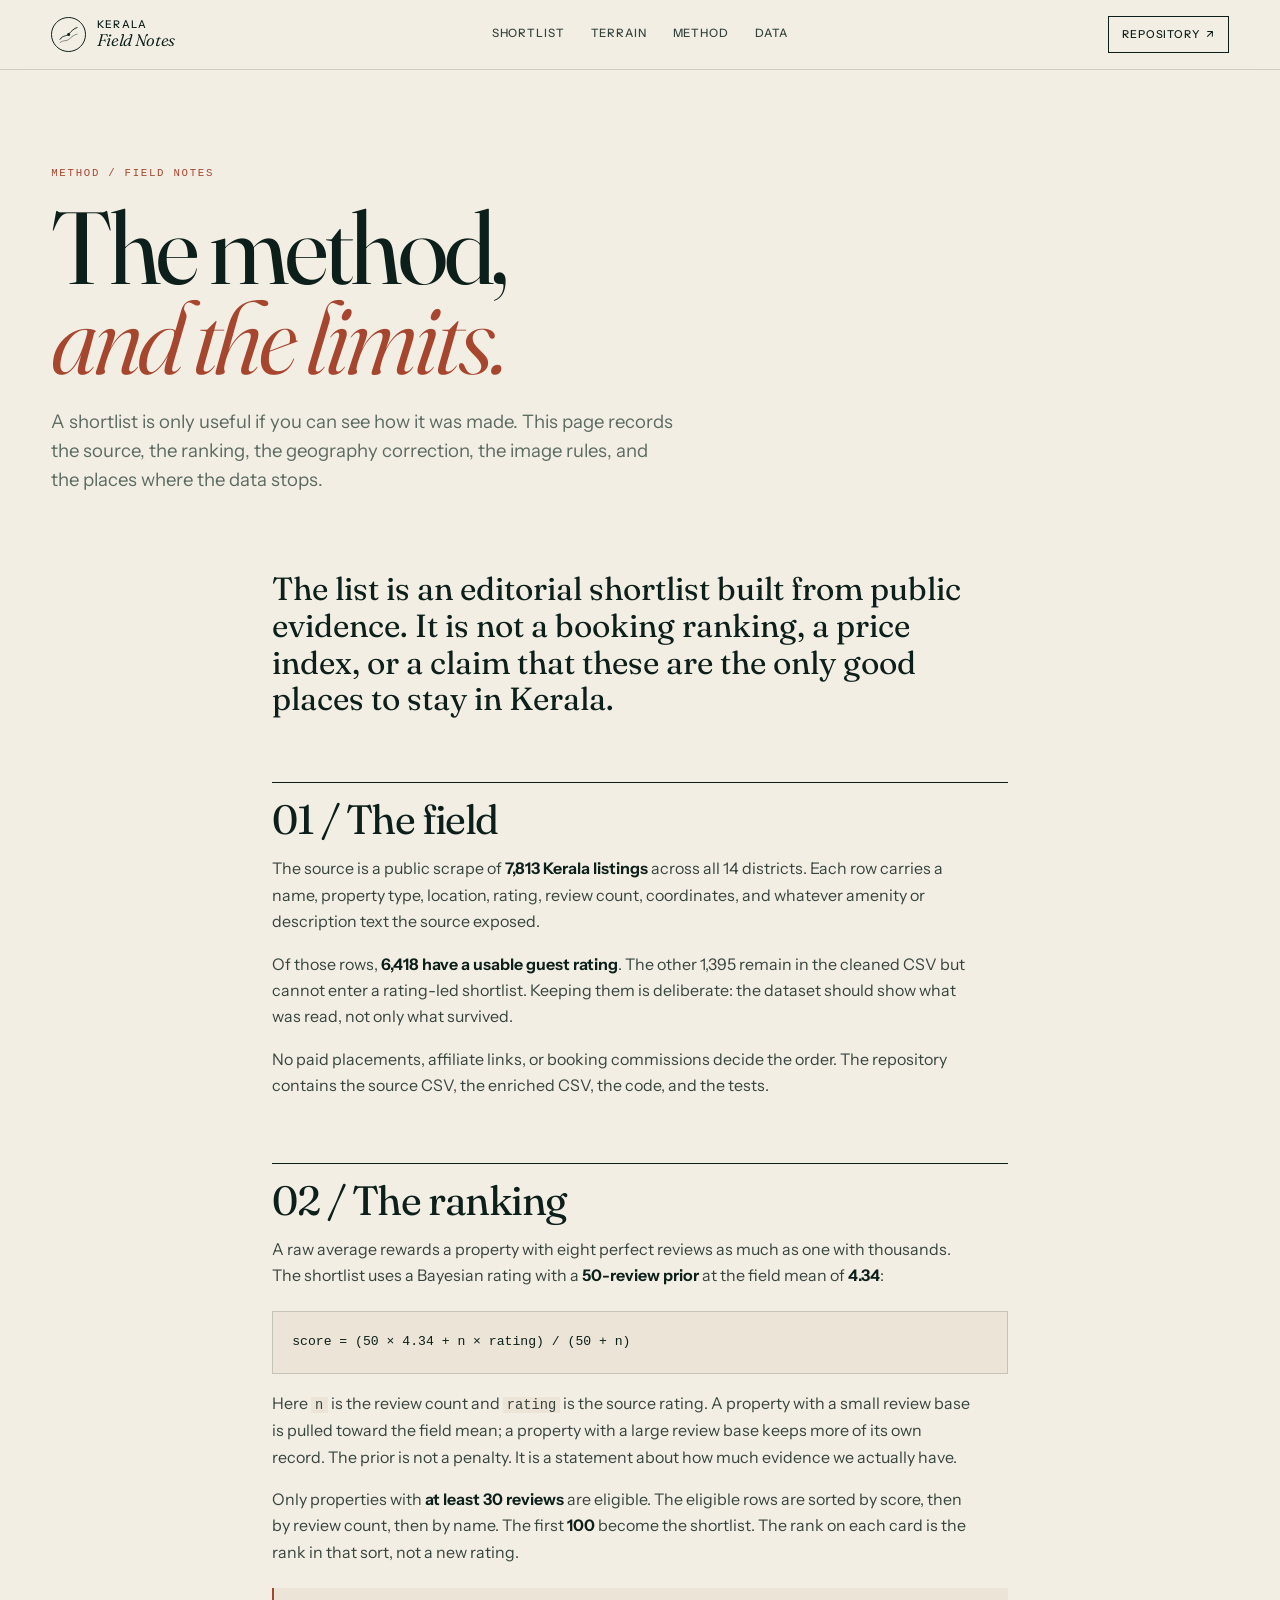
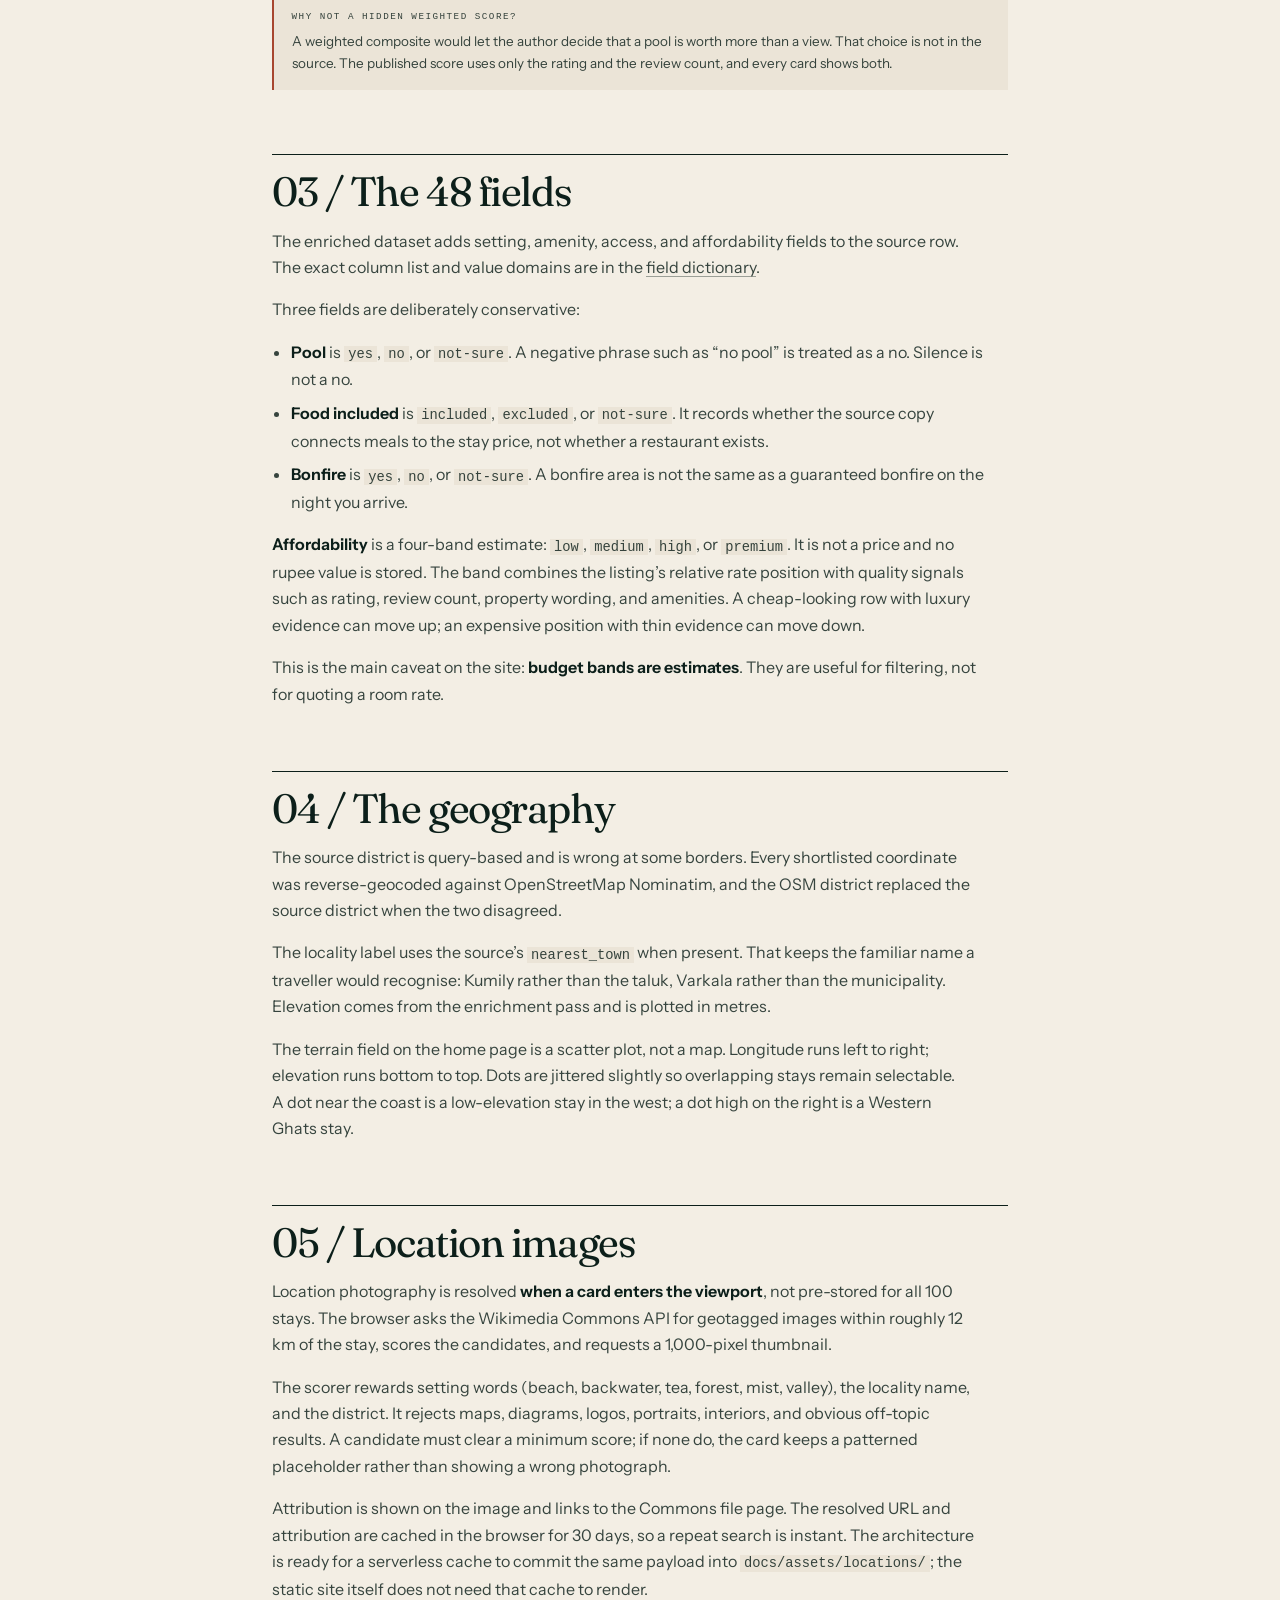
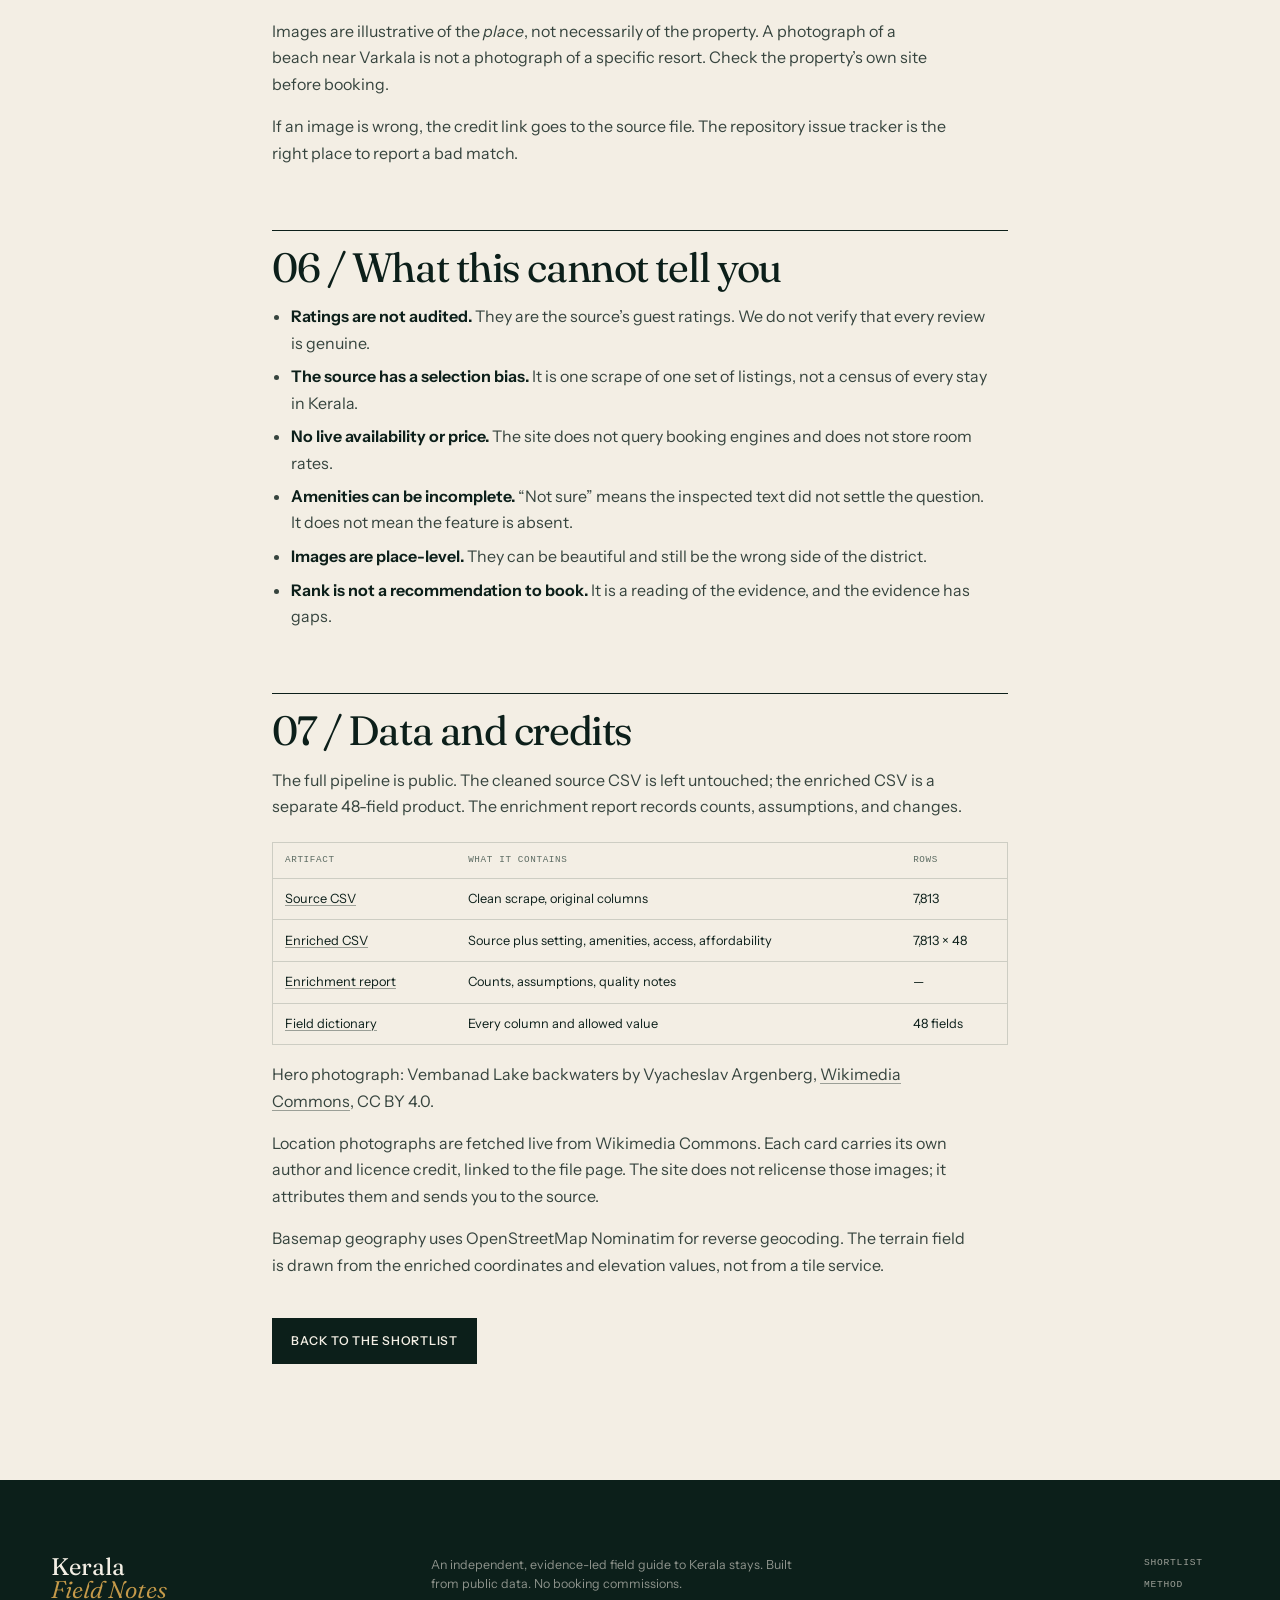
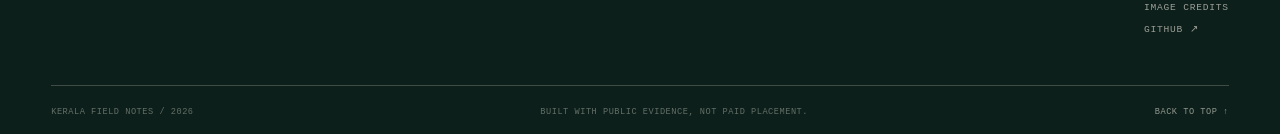
==== docs/method.html @ 5a83fa80 "Add Kerala Field Notes site with live location imagery - Editorial landing page: hero, ranked shortl" ====
<!doctype html>
<html lang="en">
<head>
  <meta charset="utf-8">
  <meta name="viewport" content="width=device-width, initial-scale=1">
  <title>Method — Kerala Field Notes</title>
  <meta name="description" content="How the Kerala Field Notes shortlist is built: 7,813 listings, a Bayesian rating with a 50-review prior, a 30-review floor, corrected geography, and explicit limits.">
  <meta name="theme-color" content="#f3eee4">
  <link rel="icon" href="favicon.svg" type="image/svg+xml">
  <link rel="preconnect" href="https://fonts.googleapis.com">
  <link rel="preconnect" href="https://fonts.gstatic.com" crossorigin>
  <link href="https://fonts.googleapis.com/css2?family=Fraunces:ital,opsz,wght@0,9..144,300..700;1,9..144,300..600&family=Instrument+Sans:ital,wght@0,400..700;1,400..600&display=swap" rel="stylesheet">
  <link rel="stylesheet" href="styles.css">
</head>
<body class="is-inner">
  <a class="skip-link" href="#main">Skip to content</a>

  <header class="site-header" data-header>
    <a class="brand" href="index.html" aria-label="Kerala Field Notes, home">
      <span class="brand-mark" aria-hidden="true">
        <svg viewBox="0 0 34 34" fill="none"><path d="M4 24.5c5.4-7.6 8.7-3.9 13.1-8.4C21.7 11.4 24.8 8 30 6.5" stroke="currentColor" stroke-width="1.4"/><path d="M4 29c6.3-4.8 9.4-1.4 14.1-5.6 4.2-3.7 7.6-6.7 11.9-7.1" stroke="currentColor" stroke-width="1.4" opacity=".5"/><circle cx="17" cy="17" r="2.2" fill="currentColor"/></svg>
      </span>
      <span class="brand-type"><span>Kerala</span><em>Field Notes</em></span>
    </a>
    <nav class="site-nav" aria-label="Primary">
      <a href="index.html#shortlist">Shortlist</a>
      <a href="index.html#terrain">Terrain</a>
      <a href="method.html" aria-current="page">Method</a>
      <a href="index.html#data">Data</a>
    </nav>
    <a class="header-cta" href="https://github.com/nabeelmusthafawork/kerala-resorts-scraper" target="_blank" rel="noopener">Repository <span aria-hidden="true">↗</span></a>
  </header>

  <main id="main">
    <header class="page-hero">
      <p class="section-label">Method / field notes</p>
      <h1>The method, <em>and the limits.</em></h1>
      <p class="page-dek">A shortlist is only useful if you can see how it was made. This page records the source, the ranking, the geography correction, the image rules, and the places where the data stops.</p>
    </header>

    <div class="prose-wrap">
      <article class="prose">
        <p class="lede">The list is an editorial shortlist built from public evidence. It is not a booking ranking, a price index, or a claim that these are the only good places to stay in Kerala.</p>

        <h2 id="field">01 / The field</h2>
        <p>The source is a public scrape of <strong>7,813 Kerala listings</strong> across all 14 districts. Each row carries a name, property type, location, rating, review count, coordinates, and whatever amenity or description text the source exposed.</p>
        <p>Of those rows, <strong>6,418 have a usable guest rating</strong>. The other 1,395 remain in the cleaned CSV but cannot enter a rating-led shortlist. Keeping them is deliberate: the dataset should show what was read, not only what survived.</p>
        <p>No paid placements, affiliate links, or booking commissions decide the order. The repository contains the source CSV, the enriched CSV, the code, and the tests.</p>

        <h2 id="ranking">02 / The ranking</h2>
        <p>A raw average rewards a property with eight perfect reviews as much as one with thousands. The shortlist uses a Bayesian rating with a <strong>50-review prior</strong> at the field mean of <strong>4.34</strong>:</p>
        <div class="formula" role="img" aria-label="Score equals fifty times four point three four, plus review count times rating, divided by fifty plus review count.">
          score = (50 × 4.34 + n × rating) / (50 + n)
        </div>
        <p>Here <code>n</code> is the review count and <code>rating</code> is the source rating. A property with a small review base is pulled toward the field mean; a property with a large review base keeps more of its own record. The prior is not a penalty. It is a statement about how much evidence we actually have.</p>
        <p>Only properties with <strong>at least 30 reviews</strong> are eligible. The eligible rows are sorted by score, then by review count, then by name. The first <strong>100</strong> become the shortlist. The rank on each card is the rank in that sort, not a new rating.</p>
        <div class="aside-note">
          <p class="section-label">Why not a hidden weighted score?</p>
          <p>A weighted composite would let the author decide that a pool is worth more than a view. That choice is not in the source. The published score uses only the rating and the review count, and every card shows both.</p>
        </div>

        <h2 id="enrichment">03 / The 48 fields</h2>
        <p>The enriched dataset adds setting, amenity, access, and affordability fields to the source row. The exact column list and value domains are in the <a href="https://github.com/nabeelmusthafawork/kerala-resorts-scraper/blob/master/output/ENRICHMENT_FIELDS.md" target="_blank" rel="noopener">field dictionary</a>.</p>
        <p>Three fields are deliberately conservative:</p>
        <ul>
          <li><strong>Pool</strong> is <code>yes</code>, <code>no</code>, or <code>not-sure</code>. A negative phrase such as “no pool” is treated as a no. Silence is not a no.</li>
          <li><strong>Food included</strong> is <code>included</code>, <code>excluded</code>, or <code>not-sure</code>. It records whether the source copy connects meals to the stay price, not whether a restaurant exists.</li>
          <li><strong>Bonfire</strong> is <code>yes</code>, <code>no</code>, or <code>not-sure</code>. A bonfire area is not the same as a guaranteed bonfire on the night you arrive.</li>
        </ul>
        <p><strong>Affordability</strong> is a four-band estimate: <code>low</code>, <code>medium</code>, <code>high</code>, or <code>premium</code>. It is not a price and no rupee value is stored. The band combines the listing’s relative rate position with quality signals such as rating, review count, property wording, and amenities. A cheap-looking row with luxury evidence can move up; an expensive position with thin evidence can move down.</p>
        <p>This is the main caveat on the site: <strong>budget bands are estimates</strong>. They are useful for filtering, not for quoting a room rate.</p>

        <h2 id="geography">04 / The geography</h2>
        <p>The source district is query-based and is wrong at some borders. Every shortlisted coordinate was reverse-geocoded against OpenStreetMap Nominatim, and the OSM district replaced the source district when the two disagreed.</p>
        <p>The locality label uses the source’s <code>nearest_town</code> when present. That keeps the familiar name a traveller would recognise: Kumily rather than the taluk, Varkala rather than the municipality. Elevation comes from the enrichment pass and is plotted in metres.</p>
        <p>The terrain field on the home page is a scatter plot, not a map. Longitude runs left to right; elevation runs bottom to top. Dots are jittered slightly so overlapping stays remain selectable. A dot near the coast is a low-elevation stay in the west; a dot high on the right is a Western Ghats stay.</p>

        <h2 id="images">05 / Location images</h2>
        <p>Location photography is resolved <strong>when a card enters the viewport</strong>, not pre-stored for all 100 stays. The browser asks the Wikimedia Commons API for geotagged images within roughly 12 km of the stay, scores the candidates, and requests a 1,000-pixel thumbnail.</p>
        <p>The scorer rewards setting words (beach, backwater, tea, forest, mist, valley), the locality name, and the district. It rejects maps, diagrams, logos, portraits, interiors, and obvious off-topic results. A candidate must clear a minimum score; if none do, the card keeps a patterned placeholder rather than showing a wrong photograph.</p>
        <p>Attribution is shown on the image and links to the Commons file page. The resolved URL and attribution are cached in the browser for 30 days, so a repeat search is instant. The architecture is ready for a serverless cache to commit the same payload into <code>docs/assets/locations/</code>; the static site itself does not need that cache to render.</p>
        <p>Images are illustrative of the <em>place</em>, not necessarily of the property. A photograph of a beach near Varkala is not a photograph of a specific resort. Check the property’s own site before booking.</p>
        <p>If an image is wrong, the credit link goes to the source file. The repository issue tracker is the right place to report a bad match.</p>

        <h2 id="limits">06 / What this cannot tell you</h2>
        <ul>
          <li><strong>Ratings are not audited.</strong> They are the source’s guest ratings. We do not verify that every review is genuine.</li>
          <li><strong>The source has a selection bias.</strong> It is one scrape of one set of listings, not a census of every stay in Kerala.</li>
          <li><strong>No live availability or price.</strong> The site does not query booking engines and does not store room rates.</li>
          <li><strong>Amenities can be incomplete.</strong> “Not sure” means the inspected text did not settle the question. It does not mean the feature is absent.</li>
          <li><strong>Images are place-level.</strong> They can be beautiful and still be the wrong side of the district.</li>
          <li><strong>Rank is not a recommendation to book.</strong> It is a reading of the evidence, and the evidence has gaps.</li>
        </ul>

        <h2 id="credits">07 / Data and credits</h2>
        <p>The full pipeline is public. The cleaned source CSV is left untouched; the enriched CSV is a separate 48-field product. The enrichment report records counts, assumptions, and changes.</p>
        <div class="table-wrap">
          <table>
            <thead>
              <tr><th>Artifact</th><th>What it contains</th><th>Rows</th></tr>
            </thead>
            <tbody>
              <tr><td><a href="https://github.com/nabeelmusthafawork/kerala-resorts-scraper/blob/master/output/kerala_resorts.csv" target="_blank" rel="noopener">Source CSV</a></td><td>Clean scrape, original columns</td><td>7,813</td></tr>
              <tr><td><a href="https://github.com/nabeelmusthafawork/kerala-resorts-scraper/blob/master/output/kerala_resorts_enriched.csv" target="_blank" rel="noopener">Enriched CSV</a></td><td>Source plus setting, amenities, access, affordability</td><td>7,813 × 48</td></tr>
              <tr><td><a href="https://github.com/nabeelmusthafawork/kerala-resorts-scraper/blob/master/output/ENRICHMENT_REPORT.md" target="_blank" rel="noopener">Enrichment report</a></td><td>Counts, assumptions, quality notes</td><td>—</td></tr>
              <tr><td><a href="https://github.com/nabeelmusthafawork/kerala-resorts-scraper/blob/master/output/ENRICHMENT_FIELDS.md" target="_blank" rel="noopener">Field dictionary</a></td><td>Every column and allowed value</td><td>48 fields</td></tr>
            </tbody>
          </table>
        </div>
        <p>Hero photograph: Vembanad Lake backwaters by Vyacheslav Argenberg, <a href="https://commons.wikimedia.org/wiki/File:Kerala_backwaters,_Vembanad_Lake,_Houseboats,_India.jpg" target="_blank" rel="noopener">Wikimedia Commons</a>, CC BY 4.0.</p>
        <p>Location photographs are fetched live from Wikimedia Commons. Each card carries its own author and licence credit, linked to the file page. The site does not relicense those images; it attributes them and sends you to the source.</p>
        <p>Basemap geography uses OpenStreetMap Nominatim for reverse geocoding. The terrain field is drawn from the enriched coordinates and elevation values, not from a tile service.</p>

        <p style="margin-top:2.5rem"><a class="button button--ink" href="index.html#shortlist">Back to the shortlist</a></p>
      </article>
    </div>
  </main>

  <footer class="site-footer">
    <div class="footer-top">
      <a class="footer-brand" href="index.html" aria-label="Kerala Field Notes, home">
        <span>Kerala</span><em>Field Notes</em>
      </a>
      <p class="footer-note">An independent, evidence-led field guide to Kerala stays. Built from public data. No booking commissions.</p>
      <nav class="footer-nav" aria-label="Footer">
        <a href="index.html#shortlist">Shortlist</a>
        <a href="method.html">Method</a>
        <a href="method.html#credits">Image credits</a>
        <a href="https://github.com/nabeelmusthafawork/kerala-resorts-scraper" target="_blank" rel="noopener">GitHub ↗</a>
      </nav>
    </div>
    <div class="footer-bottom">
      <span>Kerala Field Notes / 2026</span>
      <span>Built with public evidence, not paid placement.</span>
      <a href="#main">Back to top ↑</a>
    </div>
  </footer>
</body>
</html>
---- docs/styles.css ----
/* Kerala Field Notes
   An editorial atlas, not a booking grid. */

:root {
  --paper: #f3eee4;
  --paper-2: #ebe4d7;
  --paper-3: #e2d9c9;
  --ink: #0c1f1a;
  --ink-2: #17342c;
  --muted: #5c6b62;
  --line: rgba(12, 31, 26, 0.16);
  --line-light: rgba(243, 238, 228, 0.22);
  --paper-ink: #f3eee4;
  --accent: #a7462f;
  --accent-soft: #ead8cf;
  --gold: #c59a4a;
  --teal: #176d64;
  --green: #2f6a4e;
  --focus: #1d6f8f;
  --max: 1480px;
  --gutter: clamp(1rem, 4vw, 4.5rem);
  --dur-fast: 0.18s;
  --dur-base: 0.4s;
  --dur-slow: 0.9s;
  --ease: cubic-bezier(0.22, 1, 0.36, 1);
  --ease-inout: cubic-bezier(0.65, 0.05, 0.36, 1);
  --shadow: 0 18px 60px rgba(12, 31, 26, 0.08);
}

*,
*::before,
*::after {
  box-sizing: border-box;
}

html {
  scroll-behavior: smooth;
  background: var(--ink);
}

body {
  margin: 0;
  background: var(--paper);
  color: var(--ink);
  font-family: "Instrument Sans", "Helvetica Neue", Helvetica, Arial, sans-serif;
  font-size: clamp(1rem, 0.94rem + 0.25vw, 1.12rem);
  line-height: 1.55;
  text-rendering: optimizeLegibility;
  -webkit-font-smoothing: antialiased;
}

body::selection {
  background: var(--gold);
  color: var(--ink);
}

img,
svg {
  display: block;
  max-width: 100%;
}

a {
  color: inherit;
  text-decoration-thickness: 1px;
  text-underline-offset: 0.18em;
}

button,
input,
select {
  font: inherit;
}

button {
  color: inherit;
}

h1,
h2,
h3,
h4,
p,
dl,
dd,
figure {
  margin: 0;
}

h1,
h2,
h3,
h4 {
  font-family: "Fraunces", Georgia, "Times New Roman", serif;
  font-weight: 400;
  line-height: 0.96;
  letter-spacing: -0.035em;
  text-wrap: balance;
}

h1 em,
h2 em,
h3 em,
.footer-brand em,
.brand-type em {
  font-style: italic;
  font-weight: 350;
}

p {
  text-wrap: pretty;
}

::selection {
  background: var(--gold);
  color: var(--ink);
}

:focus-visible {
  outline: 2px solid var(--focus);
  outline-offset: 3px;
}

.sr-only {
  position: absolute;
  width: 1px;
  height: 1px;
  padding: 0;
  margin: -1px;
  overflow: hidden;
  clip: rect(0, 0, 0, 0);
  white-space: nowrap;
  border: 0;
}

.skip-link {
  position: fixed;
  top: 0;
  left: 0;
  z-index: 200;
  transform: translateY(-120%);
  padding: 0.8rem 1rem;
  background: var(--ink);
  color: var(--paper);
  font-size: 0.85rem;
  text-decoration: none;
}

.skip-link:focus {
  transform: translateY(0);
}

/* Header */

.site-header {
  position: fixed;
  inset: 0 0 auto;
  z-index: 80;
  display: grid;
  grid-template-columns: 1fr auto 1fr;
  align-items: center;
  gap: 1.5rem;
  padding: 1rem var(--gutter);
  color: var(--paper);
  transition:
    color var(--dur-base) var(--ease),
    background-color var(--dur-base) var(--ease),
    border-color var(--dur-base) var(--ease);
  border-bottom: 1px solid transparent;
}

.site-header::before {
  content: "";
  position: absolute;
  inset: 0;
  z-index: -1;
  background: linear-gradient(180deg, rgba(5, 18, 15, 0.54), transparent);
  opacity: 1;
  transition: opacity var(--dur-base) var(--ease);
  pointer-events: none;
}

.site-header.is-scrolled {
  color: var(--ink);
  background: color-mix(in oklab, var(--paper) 90%, transparent);
  border-bottom-color: var(--line);
  backdrop-filter: blur(14px);
}

.site-header.is-scrolled::before {
  opacity: 0;
}

body.is-inner .site-header {
  color: var(--ink);
  background: color-mix(in oklab, var(--paper) 88%, transparent);
  border-bottom-color: var(--line);
  backdrop-filter: blur(14px);
}

body.is-inner .site-header::before {
  opacity: 0;
}

.brand {
  display: inline-flex;
  align-items: center;
  gap: 0.65rem;
  justify-self: start;
  color: inherit;
  text-decoration: none;
}

.brand-mark {
  display: grid;
  width: 2.2rem;
  height: 2.2rem;
  place-items: center;
  border: 1px solid currentColor;
  border-radius: 50%;
}

.brand-mark svg {
  width: 1.45rem;
  height: 1.45rem;
}

.brand-type {
  display: flex;
  flex-direction: column;
  gap: 0.04rem;
  font-size: 0.66rem;
  font-weight: 500;
  line-height: 1;
  letter-spacing: 0.12em;
  text-transform: uppercase;
}

.brand-type em {
  font-family: "Fraunces", Georgia, serif;
  font-size: 1.05rem;
  font-weight: 350;
  letter-spacing: -0.02em;
  text-transform: none;
}

.site-nav {
  display: flex;
  align-items: center;
  justify-content: center;
  gap: clamp(0.8rem, 2vw, 1.8rem);
  font-size: 0.72rem;
  font-weight: 500;
  letter-spacing: 0.08em;
  text-transform: uppercase;
}

.site-nav a {
  text-decoration: none;
  opacity: 0.82;
  transition: opacity var(--dur-fast) var(--ease);
}

.site-nav a:hover {
  opacity: 1;
}

.header-cta {
  justify-self: end;
  display: inline-flex;
  align-items: center;
  gap: 0.4rem;
  min-height: 2.3rem;
  padding: 0.55rem 0.8rem;
  border: 1px solid currentColor;
  font-size: 0.68rem;
  font-weight: 500;
  letter-spacing: 0.08em;
  text-decoration: none;
  text-transform: uppercase;
  transition:
    background-color var(--dur-fast) var(--ease),
    color var(--dur-fast) var(--ease);
}

.header-cta:hover {
  background: currentColor;
}

.header-cta:hover span,
.header-cta:hover {
  color: var(--paper);
}

body.is-inner .header-cta:hover {
  color: var(--paper);
}

/* Shared type and controls */

.section {
  width: 100%;
  max-width: var(--max);
  margin: 0 auto;
  padding: clamp(4.5rem, 9vw, 9rem) var(--gutter);
}

.section-label {
  color: var(--accent);
  font-family: ui-monospace, "SFMono-Regular", Menlo, Consolas, monospace;
  font-size: 0.67rem;
  font-weight: 500;
  letter-spacing: 0.16em;
  line-height: 1.4;
  text-transform: uppercase;
}

.section-label--light {
  color: var(--gold);
}

.text-link {
  display: inline-flex;
  align-items: center;
  gap: 0.35rem;
  color: var(--ink);
  font-size: 0.86rem;
  font-weight: 550;
  letter-spacing: 0.01em;
  text-decoration: underline;
  text-decoration-color: color-mix(in oklab, var(--ink) 34%, transparent);
  text-underline-offset: 0.22em;
  transition: text-decoration-color var(--dur-fast) var(--ease);
}

.text-link:hover {
  text-decoration-color: var(--accent);
}

.text-link--light {
  color: var(--paper);
  text-decoration-color: rgba(243, 238, 228, 0.36);
}

.text-link--light:hover {
  text-decoration-color: var(--gold);
}

.button {
  display: inline-flex;
  align-items: center;
  justify-content: center;
  gap: 0.5rem;
  min-height: 2.9rem;
  padding: 0.75rem 1.15rem;
  border: 1px solid var(--ink);
  background: var(--ink);
  color: var(--paper);
  font-size: 0.76rem;
  font-weight: 550;
  letter-spacing: 0.06em;
  text-decoration: none;
  text-transform: uppercase;
  cursor: pointer;
  transition:
    background-color var(--dur-fast) var(--ease),
    color var(--dur-fast) var(--ease),
    border-color var(--dur-fast) var(--ease);
}

.button:hover {
  background: var(--accent);
  border-color: var(--accent);
  color: var(--paper);
}

.button--light {
  background: var(--paper);
  border-color: var(--paper);
  color: var(--ink);
}

.button--light:hover {
  background: var(--gold);
  border-color: var(--gold);
  color: var(--ink);
}

.button--outline {
  background: transparent;
  color: var(--ink);
  border-color: var(--line);
}

.button--outline:hover {
  background: var(--ink);
  color: var(--paper);
  border-color: var(--ink);
}

.button--ink {
  background: var(--ink);
  border-color: var(--ink);
  color: var(--paper);
}

.text-button {
  border: 0;
  padding: 0;
  background: transparent;
  color: var(--muted);
  font-size: 0.76rem;
  text-decoration: underline;
  text-underline-offset: 0.2em;
  cursor: pointer;
}

.text-button:hover {
  color: var(--accent);
}

/* Hero */

.hero {
  position: relative;
  display: flex;
  min-height: 100svh;
  flex-direction: column;
  justify-content: flex-end;
  overflow: hidden;
  padding: clamp(7.5rem, 13vw, 10rem) var(--gutter) 1.4rem;
  color: var(--paper);
  background: var(--ink);
}

.hero-media,
.hero-wash {
  position: absolute;
  inset: 0;
}

.hero-media img {
  width: 100%;
  height: 100%;
  object-fit: cover;
  object-position: center 54%;
  filter: saturate(0.82) contrast(1.06) brightness(0.84);
  transform: scale(1.03);
  animation: hero-breathe 18s var(--ease-inout) both;
}

.hero-wash {
  background:
    linear-gradient(180deg, rgba(4, 17, 14, 0.58) 0%, rgba(4, 17, 14, 0.12) 38%, rgba(4, 17, 14, 0.88) 100%),
    linear-gradient(90deg, rgba(4, 17, 14, 0.48), transparent 62%);
}

.hero-grid {
  position: relative;
  z-index: 2;
  display: grid;
  width: 100%;
  max-width: var(--max);
  margin: 0 auto;
  grid-template-columns: minmax(0, 1fr) 17rem;
  gap: clamp(2rem, 6vw, 7rem);
  align-items: end;
}

.hero-main {
  max-width: 56rem;
}

.hero-eyebrow {
  margin-bottom: 1.4rem;
  color: var(--gold);
}

.eyebrow {
  font-family: ui-monospace, "SFMono-Regular", Menlo, Consolas, monospace;
  font-size: 0.68rem;
  font-weight: 500;
  letter-spacing: 0.16em;
  line-height: 1.4;
  text-transform: uppercase;
}

.hero h1 {
  font-size: clamp(4rem, 9.2vw, 9.2rem);
  font-weight: 380;
  line-height: 0.85;
  letter-spacing: -0.062em;
  text-wrap: nowrap;
}

.hero h1 em {
  color: var(--gold);
}

.hero-line {
  display: block;
  overflow: hidden;
  padding-bottom: 0.04em;
}

.hero-line > span {
  display: block;
  animation: hero-line 1.15s var(--ease) both;
}

.hero-line:nth-child(1) > span {
  animation-delay: 0.1s;
}

.hero-line:nth-child(2) > span {
  animation-delay: 0.2s;
}

.hero-line:nth-child(3) > span {
  animation-delay: 0.3s;
}

.hero-dek {
  max-width: 34rem;
  margin-top: clamp(1.4rem, 3vw, 2.2rem);
  color: rgba(243, 238, 228, 0.82);
  font-size: clamp(0.98rem, 0.92rem + 0.26vw, 1.13rem);
  line-height: 1.55;
}

.hero-actions {
  display: flex;
  flex-wrap: wrap;
  align-items: center;
  gap: 1.3rem;
  margin-top: 1.8rem;
}

.hero-aside {
  align-self: end;
  padding-left: 1.1rem;
  border-left: 1px solid rgba(243, 238, 228, 0.28);
}

.hero-aside-rule {
  width: 2.8rem;
  height: 1px;
  margin-bottom: 1.1rem;
  background: var(--gold);
}

.hero-aside dl {
  display: grid;
  gap: 0.8rem;
}

.hero-aside dt {
  color: rgba(243, 238, 228, 0.54);
  font-family: ui-monospace, "SFMono-Regular", Menlo, Consolas, monospace;
  font-size: 0.58rem;
  letter-spacing: 0.13em;
  text-transform: uppercase;
}

.hero-aside dd {
  font-family: "Fraunces", Georgia, serif;
  font-size: 1.05rem;
  line-height: 1.05;
}

.hero-aside-note {
  max-width: 13rem;
  margin-top: 1.5rem;
  color: rgba(243, 238, 228, 0.58);
  font-size: 0.72rem;
  line-height: 1.45;
}

.hero-foot {
  position: relative;
  z-index: 2;
  display: flex;
  width: 100%;
  max-width: var(--max);
  margin: clamp(2.6rem, 7vw, 5rem) auto 0;
  align-items: end;
  justify-content: space-between;
  gap: 2rem;
}

.hero-stats {
  display: grid;
  width: min(100%, 48rem);
  grid-template-columns: repeat(4, minmax(0, 1fr));
  gap: clamp(1rem, 3vw, 3.4rem);
  padding-top: 0.9rem;
  border-top: 1px solid rgba(243, 238, 228, 0.28);
}

.hero-stats dt {
  color: rgba(243, 238, 228, 0.56);
  font-family: ui-monospace, "SFMono-Regular", Menlo, Consolas, monospace;
  font-size: 0.58rem;
  letter-spacing: 0.12em;
  text-transform: uppercase;
}

.hero-stats dd {
  margin-top: 0.25rem;
  font-family: "Fraunces", Georgia, serif;
  font-size: clamp(1.35rem, 1.8vw, 1.9rem);
  line-height: 1;
}

.hero-credit {
  flex: none;
  color: rgba(243, 238, 228, 0.52);
  font-family: ui-monospace, "SFMono-Regular", Menlo, Consolas, monospace;
  font-size: 0.54rem;
  letter-spacing: 0.02em;
  text-decoration: none;
}

.hero-credit:hover {
  color: var(--paper);
}

.hero-scroll {
  position: absolute;
  right: calc(var(--gutter) * 0.52);
  bottom: 2.1rem;
  z-index: 3;
  display: flex;
  align-items: center;
  gap: 0.7rem;
  color: rgba(243, 238, 228, 0.55);
  font-family: ui-monospace, "SFMono-Regular", Menlo, Consolas, monospace;
  font-size: 0.56rem;
  letter-spacing: 0.13em;
  text-decoration: none;
  text-transform: uppercase;
  writing-mode: vertical-rl;
}

.hero-scroll i {
  display: block;
  width: 1px;
  height: 2.6rem;
  background: linear-gradient(var(--gold), transparent);
  animation: scroll-line 2.6s var(--ease-inout) infinite;
}

/* Premise */

.premise {
  border-bottom: 1px solid var(--line);
}

.premise-grid {
  display: grid;
  grid-template-columns: minmax(0, 7fr) minmax(18rem, 4fr);
  gap: clamp(2rem, 7vw, 7rem);
  align-items: start;
  margin-top: clamp(1.6rem, 4vw, 3.4rem);
}

.premise h2 {
  max-width: 11ch;
  font-size: clamp(2.8rem, 5.7vw, 6.2rem);
  line-height: 0.9;
}

.premise h2 em {
  color: var(--accent);
}

.premise-copy {
  max-width: 30rem;
  padding-top: 0.4rem;
}

.premise-copy p {
  color: var(--muted);
  font-size: 1rem;
  line-height: 1.62;
}

.premise-copy p + p {
  margin-top: 1rem;
}

.premise-copy .text-link {
  margin-top: 1.4rem;
}

.premise-notes {
  display: grid;
  grid-template-columns: repeat(3, minmax(0, 1fr));
  gap: clamp(1.2rem, 3vw, 2.7rem);
  margin-top: clamp(3rem, 7vw, 6rem);
}

.premise-notes article {
  padding-top: 1rem;
  border-top: 1px solid var(--line);
}

.note-index {
  color: var(--accent);
  font-family: ui-monospace, "SFMono-Regular", Menlo, Consolas, monospace;
  font-size: 0.6rem;
  letter-spacing: 0.12em;
}

.premise-notes h3 {
  margin-top: 1.1rem;
  font-size: clamp(1.25rem, 1.6vw, 1.55rem);
  line-height: 1.05;
}

.premise-notes p {
  margin-top: 0.65rem;
  color: var(--muted);
  font-size: 0.86rem;
  line-height: 1.55;
}

.premise-notes strong {
  color: var(--ink);
  font-weight: 600;
}

/* Terrain field */

.terrain-section {
  color: var(--paper);
  background: var(--ink);
}

.terrain-inner {
  padding-top: clamp(4.5rem, 9vw, 8.5rem);
  padding-bottom: clamp(4.5rem, 9vw, 8.5rem);
}

.terrain-head {
  display: grid;
  grid-template-columns: minmax(0, 1.15fr) minmax(16rem, 0.6fr);
  gap: clamp(2rem, 7vw, 7rem);
  align-items: end;
}

.terrain-head h2 {
  max-width: 12ch;
  margin-top: 1.2rem;
  font-size: clamp(2.7rem, 5.6vw, 6rem);
  line-height: 0.9;
}

.terrain-dek {
  max-width: 24rem;
  padding-bottom: 0.5rem;
  color: rgba(243, 238, 228, 0.62);
  font-size: 0.92rem;
  line-height: 1.55;
}

.field-shell {
  margin-top: clamp(2.5rem, 5vw, 4.5rem);
  border: 1px solid var(--line-light);
  background: rgba(243, 238, 228, 0.025);
}

.field-topline {
  display: flex;
  justify-content: space-between;
  gap: 1rem;
  padding: 0.85rem 1rem;
  border-bottom: 1px solid var(--line-light);
  color: rgba(243, 238, 228, 0.58);
  font-family: ui-monospace, "SFMono-Regular", Menlo, Consolas, monospace;
  font-size: 0.6rem;
  letter-spacing: 0.1em;
  text-transform: uppercase;
}

.field-topline b {
  color: var(--paper);
  font-weight: 500;
}

.field-coord {
  color: rgba(243, 238, 228, 0.38);
}

.field-wrap {
  position: relative;
  padding: 0.5rem 0.4rem 0;
}

#terrain-field {
  width: 100%;
  height: auto;
  overflow: visible;
}

.field-grid-line {
  stroke: rgba(243, 238, 228, 0.1);
  stroke-width: 1;
  shape-rendering: crispEdges;
}

.field-grid-label {
  fill: rgba(243, 238, 228, 0.34);
  font-family: ui-monospace, "SFMono-Regular", Menlo, Consolas, monospace;
  font-size: 9px;
  letter-spacing: 0.08em;
}

.field-contour {
  fill: none;
  stroke: rgba(197, 154, 74, 0.18);
  stroke-width: 1;
}

.field-coast {
  fill: none;
  stroke: rgba(23, 109, 100, 0.48);
  stroke-width: 1.4;
}

.field-dot {
  stroke: var(--ink);
  stroke-width: 1.5;
  cursor: pointer;
  transition:
    opacity var(--dur-base) var(--ease),
    r var(--dur-fast) var(--ease);
}

.field-dot.is-dim {
  opacity: 0.12;
  pointer-events: none;
}

.field-dot:hover,
.field-dot:focus {
  r: 8;
}

.field-dot--water {
  fill: #4fa89d;
}

.field-dot--green {
  fill: #7fa77a;
}

.field-dot--land {
  fill: var(--gold);
}

.field-tip {
  position: absolute;
  z-index: 4;
  max-width: 16rem;
  padding: 0.55rem 0.7rem;
  border: 1px solid var(--line);
  background: var(--paper);
  color: var(--ink);
  box-shadow: var(--shadow);
  font-family: ui-monospace, "SFMono-Regular", Menlo, Consolas, monospace;
  font-size: 0.64rem;
  line-height: 1.4;
  pointer-events: none;
  transform: translate(-50%, -125%);
}

.field-tip b {
  display: block;
  font-family: "Fraunces", Georgia, serif;
  font-size: 0.85rem;
  font-weight: 500;
  line-height: 1.1;
}

.field-tip span {
  display: block;
  margin-top: 0.25rem;
  color: var(--muted);
}

.field-key {
  display: flex;
  flex-wrap: wrap;
  align-items: center;
  gap: 1rem 1.6rem;
  padding: 0.9rem 1rem 1rem;
  border-top: 1px solid var(--line-light);
  color: rgba(243, 238, 228, 0.58);
  font-family: ui-monospace, "SFMono-Regular", Menlo, Consolas, monospace;
  font-size: 0.58rem;
  letter-spacing: 0.07em;
  text-transform: uppercase;
}

.field-key span {
  display: inline-flex;
  align-items: center;
  gap: 0.42rem;
}

.key-dot {
  display: inline-block;
  width: 0.5rem;
  height: 0.5rem;
  border-radius: 50%;
}

.key-dot--water {
  background: #4fa89d;
}

.key-dot--green {
  background: #7fa77a;
}

.key-dot--land {
  background: var(--gold);
}

.field-hint {
  margin-left: auto;
  color: rgba(243, 238, 228, 0.32);
}

/* Shortlist */

.shortlist-section {
  padding-top: clamp(4.5rem, 9vw, 8.5rem);
}

.shortlist-head {
  display: grid;
  grid-template-columns: minmax(0, 1fr) minmax(16rem, 0.52fr);
  gap: clamp(2rem, 7vw, 7rem);
  align-items: end;
}

.shortlist-head h2 {
  margin-top: 1.1rem;
  font-size: clamp(2.8rem, 5.4vw, 5.8rem);
  line-height: 0.9;
}

.shortlist-head h2 em {
  color: var(--accent);
}

.shortlist-head > p {
  max-width: 25rem;
  padding-bottom: 0.4rem;
  color: var(--muted);
  font-size: 0.92rem;
}

.command-bar {
  display: flex;
  align-items: end;
  gap: 1.5rem;
  margin-top: clamp(2rem, 4vw, 3.2rem);
  padding-bottom: 0.55rem;
  border-bottom: 1px solid var(--ink);
}

.search-field {
  display: flex;
  flex: 1;
  align-items: center;
  gap: 0.7rem;
  min-width: 0;
}

.search-icon {
  flex: none;
  color: var(--muted);
}

.search-icon svg {
  width: 1.15rem;
  height: 1.15rem;
}

.search-field input {
  width: 100%;
  min-width: 0;
  padding: 0.2rem 0;
  border: 0;
  background: transparent;
  color: var(--ink);
  font-family: "Fraunces", Georgia, serif;
  font-size: clamp(1.3rem, 2.2vw, 1.8rem);
  line-height: 1.15;
  outline: none;
}

.search-field input::placeholder {
  color: color-mix(in oklab, var(--muted) 66%, transparent);
  font-style: italic;
}

.search-field input::-webkit-search-cancel-button {
  cursor: pointer;
}

.command-actions {
  display: flex;
  flex: none;
  align-items: center;
  gap: 1.3rem;
}

.sort-field {
  display: flex;
  align-items: center;
  gap: 0.45rem;
  color: var(--muted);
  font-family: ui-monospace, "SFMono-Regular", Menlo, Consolas, monospace;
  font-size: 0.62rem;
  letter-spacing: 0.08em;
  text-transform: uppercase;
}

.sort-field select,
.select-wrap select {
  max-width: 14rem;
  padding: 0.3rem 1.4rem 0.3rem 0;
  border: 0;
  border-bottom: 1px solid var(--line);
  border-radius: 0;
  background: transparent;
  color: var(--ink);
  font-family: "Instrument Sans", sans-serif;
  font-size: 0.8rem;
  letter-spacing: 0;
  text-transform: none;
  cursor: pointer;
}

.filter-toggle {
  display: none;
  align-items: center;
  gap: 0.45rem;
  min-height: 2.5rem;
  padding: 0.35rem 0.7rem;
  border: 1px solid var(--line);
  background: transparent;
  font-size: 0.72rem;
  font-weight: 550;
  cursor: pointer;
}

.filter-count {
  display: inline-grid;
  min-width: 1.25rem;
  height: 1.25rem;
  place-items: center;
  border-radius: 50%;
  background: var(--ink);
  color: var(--paper);
  font-family: ui-monospace, monospace;
  font-size: 0.58rem;
}

.filters {
  display: grid;
  grid-template-columns: 1.4fr 0.8fr 0.9fr 0.9fr;
  gap: 1.4rem 1.8rem;
  margin-top: 1rem;
  padding: 1.2rem 0 1.4rem;
  border-bottom: 1px solid var(--line);
}

.filter-block {
  min-width: 0;
  margin: 0;
  padding: 0;
  border: 0;
}

.filter-block legend {
  margin-bottom: 0.55rem;
  padding: 0;
  color: var(--muted);
  font-family: ui-monospace, "SFMono-Regular", Menlo, Consolas, monospace;
  font-size: 0.6rem;
  letter-spacing: 0.1em;
  text-transform: uppercase;
}

.filter-block--terrain {
  grid-column: span 1;
}

.chips {
  display: flex;
  flex-wrap: wrap;
  gap: 0.35rem;
}

.chip {
  min-height: 2.1rem;
  padding: 0.35rem 0.58rem;
  border: 1px solid var(--line);
  background: transparent;
  color: var(--ink);
  font-size: 0.72rem;
  line-height: 1.1;
  cursor: pointer;
  transition:
    background-color var(--dur-fast) var(--ease),
    color var(--dur-fast) var(--ease),
    border-color var(--dur-fast) var(--ease);
}

.chip:hover {
  border-color: var(--ink);
}

.chip[aria-pressed="true"] {
  background: var(--ink);
  border-color: var(--ink);
  color: var(--paper);
}

.chip small {
  margin-left: 0.3rem;
  color: currentColor;
  font-family: ui-monospace, monospace;
  font-size: 0.55rem;
  opacity: 0.55;
}

.select-wrap {
  display: block;
}

.select-wrap select {
  width: 100%;
  max-width: none;
  padding-top: 0.45rem;
  padding-bottom: 0.45rem;
}

.switches {
  display: flex;
  flex-wrap: wrap;
  gap: 0.5rem 1rem;
}

.switches label {
  display: inline-flex;
  align-items: center;
  gap: 0.4rem;
  color: var(--ink);
  font-size: 0.76rem;
  cursor: pointer;
}

.switches input {
  width: 1rem;
  height: 1rem;
  accent-color: var(--ink);
}

.filter-actions {
  display: flex;
  grid-column: 1 / -1;
  align-items: center;
  justify-content: space-between;
  padding-top: 0.8rem;
  border-top: 1px solid var(--line);
}

.filter-done {
  display: none;
}

.results-bar {
  display: flex;
  flex-wrap: wrap;
  align-items: center;
  justify-content: space-between;
  gap: 0.8rem 1.4rem;
  padding: 1rem 0;
}

.result-count {
  color: var(--muted);
  font-family: ui-monospace, "SFMono-Regular", Menlo, Consolas, monospace;
  font-size: 0.62rem;
  letter-spacing: 0.08em;
  text-transform: uppercase;
}

.active-filters {
  display: flex;
  flex-wrap: wrap;
  gap: 0.35rem;
}

.active-chip {
  display: inline-flex;
  align-items: center;
  gap: 0.3rem;
  min-height: 1.8rem;
  padding: 0.2rem 0.45rem;
  border: 1px solid var(--line);
  background: transparent;
  color: var(--ink);
  font-size: 0.65rem;
  cursor: pointer;
}

.active-chip:hover {
  border-color: var(--accent);
  color: var(--accent);
}

.active-chip span {
  color: var(--accent);
  font-size: 0.9rem;
  line-height: 1;
}

.results-grid {
  display: grid;
  grid-template-columns: repeat(3, minmax(0, 1fr));
  gap: clamp(1rem, 2vw, 1.5rem);
  margin-top: 0.8rem;
}

.stay-card {
  display: flex;
  min-width: 0;
  flex-direction: column;
  border: 1px solid var(--line);
  background: var(--paper-2);
  animation: card-in 0.65s var(--ease) both;
  animation-delay: calc(var(--i, 0) * 38ms);
  transition:
    border-color var(--dur-base) var(--ease),
    transform var(--dur-base) var(--ease),
    box-shadow var(--dur-base) var(--ease);
}

.stay-card:hover {
  border-color: color-mix(in oklab, var(--ink) 38%, transparent);
  box-shadow: var(--shadow);
  transform: translateY(-3px);
}

.stay-card.is-target {
  outline: 2px solid var(--accent);
  outline-offset: 4px;
}

.stay-media {
  position: relative;
  aspect-ratio: 4 / 3;
  overflow: hidden;
  background:
    linear-gradient(135deg, rgba(23, 109, 100, 0.18), transparent 55%),
    var(--paper-3);
}

.stay-media::after {
  content: "";
  position: absolute;
  inset: 0;
  z-index: 1;
  background: linear-gradient(180deg, rgba(4, 17, 14, 0.26), transparent 28%, transparent 62%, rgba(4, 17, 14, 0.64));
  pointer-events: none;
}

.stay-media img {
  width: 100%;
  height: 100%;
  object-fit: cover;
  transition:
    transform 0.9s var(--ease),
    opacity var(--dur-base) var(--ease);
}

.stay-media img[data-state="loading"] {
  opacity: 0;
}

.stay-media img[data-state="error"] {
  opacity: 0;
}

.stay-media.is-empty {
  background:
    repeating-linear-gradient(118deg, transparent 0 22px, rgba(12, 31, 26, 0.07) 22px 23px),
    var(--paper-3);
}

.stay-media.is-empty::before {
  content: "Location image loads on view";
  position: absolute;
  left: 1rem;
  bottom: 1rem;
  z-index: 2;
  color: var(--muted);
  font-family: ui-monospace, monospace;
  font-size: 0.56rem;
  letter-spacing: 0.08em;
  text-transform: uppercase;
}

.stay-card:hover .stay-media img {
  transform: scale(1.035);
}

.stay-media-hit {
  position: absolute;
  inset: 0;
  z-index: 2;
}

.stay-rank {
  position: absolute;
  top: 0.7rem;
  left: 0.7rem;
  z-index: 3;
  padding: 0.28rem 0.42rem;
  background: var(--paper);
  color: var(--ink);
  font-family: ui-monospace, "SFMono-Regular", Menlo, Consolas, monospace;
  font-size: 0.58rem;
  letter-spacing: 0.06em;
}

.stay-credit {
  position: absolute;
  right: 0.65rem;
  bottom: 0.55rem;
  z-index: 3;
  max-width: calc(100% - 1.3rem);
  overflow: hidden;
  color: rgba(243, 238, 228, 0.76);
  font-family: ui-monospace, "SFMono-Regular", Menlo, Consolas, monospace;
  font-size: 0.5rem;
  letter-spacing: 0.01em;
  text-align: right;
  text-decoration: none;
  text-overflow: ellipsis;
  text-shadow: 0 1px 4px rgba(0, 0, 0, 0.5);
  white-space: nowrap;
}

.stay-credit:hover {
  color: var(--paper);
  text-decoration: underline;
}

.stay-body {
  display: flex;
  flex: 1;
  flex-direction: column;
  padding: 1.15rem 1.15rem 1rem;
}

.stay-kicker {
  display: flex;
  justify-content: space-between;
  gap: 0.7rem;
  color: var(--muted);
  font-family: ui-monospace, "SFMono-Regular", Menlo, Consolas, monospace;
  font-size: 0.56rem;
  letter-spacing: 0.08em;
  line-height: 1.35;
  text-transform: uppercase;
}

.stay-kicker span:last-child {
  text-align: right;
}

.stay-name {
  margin-top: 0.6rem;
  font-size: clamp(1.42rem, 2vw, 1.85rem);
  line-height: 1.02;
  letter-spacing: -0.03em;
}

.stay-name a {
  text-decoration: none;
}

.stay-name a:hover {
  color: var(--accent);
}

.stay-rating {
  display: flex;
  align-items: baseline;
  gap: 0.35rem;
  margin-top: 0.55rem;
  color: var(--muted);
  font-family: ui-monospace, "SFMono-Regular", Menlo, Consolas, monospace;
  font-size: 0.62rem;
}

.stay-rating strong {
  color: var(--ink);
  font-family: "Fraunces", Georgia, serif;
  font-size: 1.3rem;
  font-weight: 500;
  letter-spacing: -0.03em;
}

.stay-rating .star {
  color: var(--gold);
  font-size: 0.9rem;
}

.stay-why {
  margin-top: 0.85rem;
  padding: 0;
  list-style: none;
  color: var(--muted);
  font-size: 0.78rem;
  line-height: 1.45;
}

.stay-why li {
  position: relative;
  padding-left: 0.8rem;
}

.stay-why li + li {
  margin-top: 0.2rem;
}

.stay-why li::before {
  content: "—";
  position: absolute;
  left: 0;
  color: var(--accent);
}

.stay-badges {
  display: flex;
  flex-wrap: wrap;
  gap: 0.3rem;
  margin-top: 0.8rem;
}

.badge {
  padding: 0.2rem 0.42rem;
  border: 1px solid var(--line);
  color: var(--muted);
  font-family: ui-monospace, "SFMono-Regular", Menlo, Consolas, monospace;
  font-size: 0.53rem;
  letter-spacing: 0.04em;
  text-transform: uppercase;
}

.badge--budget {
  border-color: color-mix(in oklab, var(--accent) 38%, transparent);
  color: var(--accent);
}

.stay-actions {
  display: flex;
  align-items: center;
  justify-content: space-between;
  gap: 0.8rem;
  margin-top: auto;
  padding-top: 0.95rem;
  border-top: 1px solid var(--line);
}

.stay-actions a {
  display: inline-flex;
  align-items: center;
  gap: 0.3rem;
  font-size: 0.65rem;
  font-weight: 550;
  letter-spacing: 0.05em;
  text-decoration: none;
  text-transform: uppercase;
}

.stay-actions a:hover {
  color: var(--accent);
}

.stay-actions .map-link {
  color: var(--muted);
}

.results-foot {
  display: flex;
  flex-direction: column;
  align-items: center;
  gap: 0.7rem;
  padding-top: 2.2rem;
}

.results-foot p {
  color: var(--muted);
  font-family: ui-monospace, "SFMono-Regular", Menlo, Consolas, monospace;
  font-size: 0.58rem;
  letter-spacing: 0.07em;
  text-align: center;
  text-transform: uppercase;
}

.empty-state {
  max-width: 30rem;
  margin: 4rem auto;
  padding: 2rem;
  border: 1px solid var(--line);
  text-align: center;
}

.empty-state h3 {
  margin-top: 0.8rem;
  font-size: 2rem;
}

.empty-state p {
  margin-top: 0.7rem;
  color: var(--muted);
}

.empty-state .button {
  margin-top: 1.3rem;
}

.noscript-note {
  margin-top: 1rem;
  padding: 1rem;
  border: 1px solid var(--line);
  color: var(--muted);
  font-size: 0.8rem;
}

/* Method teaser */

.method-teaser {
  border-top: 1px solid var(--line);
  background: var(--paper-2);
}

.method-teaser-inner {
  display: grid;
  grid-template-columns: minmax(0, 0.9fr) minmax(0, 1.1fr);
  gap: clamp(2rem, 7vw, 7rem);
  align-items: start;
}

.method-teaser h2 {
  max-width: 10ch;
  margin-top: 1.1rem;
  font-size: clamp(2.7rem, 5vw, 5rem);
  line-height: 0.9;
}

.method-teaser > div > p,
.method-teaser-inner > div > p {
  max-width: 26rem;
  margin-top: 1.2rem;
  color: var(--muted);
  font-size: 0.93rem;
}

.method-teaser .text-link {
  margin-top: 1.4rem;
}

.method-list {
  margin: 0;
  padding: 0;
  list-style: none;
  border-top: 1px solid var(--line);
}

.method-list li {
  display: grid;
  grid-template-columns: 2rem 1fr;
  gap: 1rem;
  padding: 1rem 0;
  border-bottom: 1px solid var(--line);
}

.method-list > li > span {
  color: var(--accent);
  font-family: ui-monospace, monospace;
  font-size: 0.6rem;
  letter-spacing: 0.08em;
}

.method-list h3 {
  font-size: 1.3rem;
  line-height: 1.1;
}

.method-list p {
  margin-top: 0.35rem;
  color: var(--muted);
  font-size: 0.82rem;
  line-height: 1.5;
}

/* Data */

.data-section {
  border-top: 1px solid var(--line);
  background: var(--accent-soft);
}

.data-grid {
  display: grid;
  grid-template-columns: minmax(0, 0.8fr) minmax(0, 1.2fr);
  gap: clamp(2rem, 7vw, 7rem);
  align-items: start;
}

.data-section h2 {
  max-width: 9ch;
  margin-top: 1.1rem;
  font-size: clamp(2.8rem, 5.2vw, 5.4rem);
  line-height: 0.88;
}

.data-section > p,
.data-grid > div > p {
  max-width: 27rem;
  margin-top: 1.2rem;
  color: color-mix(in oklab, var(--ink) 72%, transparent);
  font-size: 0.94rem;
}

.data-caveat {
  padding-top: 1rem;
  border-top: 1px solid color-mix(in oklab, var(--ink) 20%, transparent);
  font-size: 0.8rem !important;
  line-height: 1.5;
}

.data-links {
  display: grid;
  border-top: 1px solid color-mix(in oklab, var(--ink) 22%, transparent);
}

.data-links a {
  display: grid;
  grid-template-columns: minmax(0, 1fr) auto auto;
  align-items: center;
  gap: 1rem;
  min-height: 4rem;
  border-bottom: 1px solid color-mix(in oklab, var(--ink) 22%, transparent);
  text-decoration: none;
  transition: padding-left var(--dur-fast) var(--ease);
}

.data-links a:hover {
  padding-left: 0.45rem;
}

.data-links span {
  font-family: "Fraunces", Georgia, serif;
  font-size: clamp(1.25rem, 2vw, 1.8rem);
  line-height: 1;
}

.data-links small {
  color: color-mix(in oklab, var(--ink) 56%, transparent);
  font-family: ui-monospace, monospace;
  font-size: 0.56rem;
  letter-spacing: 0.04em;
  text-align: right;
  text-transform: uppercase;
}

.data-links i {
  color: var(--accent);
  font-style: normal;
  font-size: 1.1rem;
}

/* Footer */

.site-footer {
  padding: clamp(3rem, 6vw, 5rem) var(--gutter) 1.5rem;
  color: var(--paper);
  background: var(--ink);
}

.footer-top {
  display: grid;
  width: 100%;
  max-width: var(--max);
  margin: 0 auto;
  grid-template-columns: 1fr 1.2fr 1fr;
  gap: 2rem;
  align-items: start;
  padding-bottom: 3rem;
  border-bottom: 1px solid var(--line-light);
}

.footer-brand {
  display: flex;
  flex-direction: column;
  color: var(--paper);
  font-family: "Fraunces", Georgia, serif;
  font-size: 1.5rem;
  line-height: 0.95;
  text-decoration: none;
}

.footer-brand em {
  color: var(--gold);
}

.footer-note {
  max-width: 24rem;
  color: rgba(243, 238, 228, 0.56);
  font-size: 0.78rem;
  line-height: 1.5;
}

.footer-nav {
  display: flex;
  flex-direction: column;
  align-items: flex-start;
  gap: 0.45rem;
  justify-self: end;
  font-family: ui-monospace, "SFMono-Regular", Menlo, Consolas, monospace;
  font-size: 0.6rem;
  letter-spacing: 0.08em;
  text-transform: uppercase;
}

.footer-nav a {
  color: rgba(243, 238, 228, 0.62);
  text-decoration: none;
}

.footer-nav a:hover {
  color: var(--paper);
}

.footer-bottom {
  display: flex;
  width: 100%;
  max-width: var(--max);
  margin: 1.2rem auto 0;
  flex-wrap: wrap;
  justify-content: space-between;
  gap: 0.7rem 1.5rem;
  color: rgba(243, 238, 228, 0.38);
  font-family: ui-monospace, "SFMono-Regular", Menlo, Consolas, monospace;
  font-size: 0.54rem;
  letter-spacing: 0.06em;
  text-transform: uppercase;
}

.footer-bottom a {
  color: rgba(243, 238, 228, 0.58);
  text-decoration: none;
}

.footer-bottom a:hover {
  color: var(--paper);
}

/* Inner pages */

.page-hero {
  width: 100%;
  max-width: var(--max);
  margin: 0 auto;
  padding: clamp(8rem, 13vw, 11rem) var(--gutter) clamp(2.5rem, 6vw, 5rem);
}

.page-hero h1 {
  max-width: 13ch;
  margin-top: 1.3rem;
  font-size: clamp(3.3rem, 8vw, 8rem);
  line-height: 0.88;
}

.page-hero h1 em {
  color: var(--accent);
}

.page-dek {
  max-width: 39rem;
  margin-top: 1.6rem;
  color: var(--muted);
  font-size: clamp(1rem, 0.95rem + 0.3vw, 1.16rem);
}

.prose-wrap {
  display: grid;
  grid-template-columns: minmax(0, 0.3fr) minmax(0, 1fr) minmax(0, 0.3fr);
  width: 100%;
  max-width: var(--max);
  margin: 0 auto;
  padding: 0 var(--gutter) clamp(5rem, 9vw, 9rem);
}

.prose {
  grid-column: 2;
  min-width: 0;
}

.prose h2 {
  margin-top: clamp(2.5rem, 5vw, 4rem);
  padding-top: 1rem;
  border-top: 1px solid var(--ink);
  font-size: clamp(1.9rem, 3.2vw, 2.8rem);
  line-height: 0.98;
}

.prose h3 {
  margin-top: 2rem;
  font-size: 1.35rem;
  line-height: 1.1;
}

.prose p,
.prose li {
  max-width: 44rem;
  color: color-mix(in oklab, var(--ink) 82%, transparent);
  font-size: 1rem;
  line-height: 1.65;
}

.prose p {
  margin-top: 1rem;
}

.prose ul,
.prose ol {
  margin: 1rem 0 0;
  padding-left: 1.2rem;
}

.prose li + li {
  margin-top: 0.45rem;
}

.prose a {
  text-decoration-color: color-mix(in oklab, var(--ink) 38%, transparent);
}

.prose a:hover {
  color: var(--accent);
}

.prose strong {
  color: var(--ink);
  font-weight: 650;
}

.prose .lede {
  margin-top: 0;
  color: var(--ink);
  font-family: "Fraunces", Georgia, serif;
  font-size: clamp(1.4rem, 2.5vw, 2.1rem);
  line-height: 1.15;
}

.prose code {
  padding: 0.05em 0.3em;
  background: var(--paper-2);
  font-family: ui-monospace, monospace;
  font-size: 0.86em;
}

.formula {
  margin-top: 1.4rem;
  padding: 1.2rem;
  border: 1px solid var(--line);
  background: var(--paper-2);
  color: var(--ink);
  font-family: ui-monospace, "SFMono-Regular", Menlo, Consolas, monospace;
  font-size: clamp(0.7rem, 1.4vw, 0.82rem);
  line-height: 1.7;
  overflow-x: auto;
}

.aside-note {
  margin-top: 1.4rem;
  padding: 1rem 1.1rem;
  border-left: 2px solid var(--accent);
  background: var(--paper-2);
}

.aside-note p {
  margin-top: 0.35rem;
  font-size: 0.84rem;
}

.aside-note .section-label {
  font-size: 0.58rem;
}

.table-wrap {
  margin-top: 1.4rem;
  overflow-x: auto;
  border: 1px solid var(--line);
}

table {
  width: 100%;
  border-collapse: collapse;
  font-size: 0.8rem;
}

th,
td {
  padding: 0.65rem 0.75rem;
  border-bottom: 1px solid var(--line);
  text-align: left;
  vertical-align: top;
}

th {
  color: var(--muted);
  font-family: ui-monospace, monospace;
  font-size: 0.58rem;
  font-weight: 500;
  letter-spacing: 0.07em;
  text-transform: uppercase;
}

tr:last-child td {
  border-bottom: 0;
}

.credits-list {
  margin-top: 1rem;
  padding: 0;
  list-style: none;
}

.credits-list li {
  padding: 0.55rem 0;
  border-bottom: 1px solid var(--line);
  font-size: 0.76rem;
}

.credits-list a {
  text-decoration: none;
}

.credits-list span {
  color: var(--muted);
}

.not-found {
  display: grid;
  min-height: 100svh;
  place-items: center;
  padding: 7rem var(--gutter) 4rem;
  text-align: center;
}

.not-found h1 {
  font-size: clamp(4rem, 12vw, 11rem);
  line-height: 0.82;
}

.not-found p {
  max-width: 28rem;
  margin: 1rem auto 0;
  color: var(--muted);
}

.not-found .button {
  margin-top: 1.5rem;
}

/* Motion */

@keyframes hero-line {
  from {
    transform: translateY(115%);
  }
  to {
    transform: translateY(0);
  }
}

@keyframes hero-breathe {
  from {
    transform: scale(1.03);
  }
  to {
    transform: scale(1.08);
  }
}

@keyframes scroll-line {
  0%,
  100% {
    transform: scaleY(0.3);
    transform-origin: top;
    opacity: 0.35;
  }
  50% {
    transform: scaleY(1);
    transform-origin: top;
    opacity: 1;
  }
}

@keyframes card-in {
  from {
    opacity: 0;
    transform: translateY(14px);
  }
  to {
    opacity: 1;
    transform: translateY(0);
  }
}

@media (prefers-reduced-motion: reduce) {
  html {
    scroll-behavior: auto;
  }

  *,
  *::before,
  *::after {
    animation-duration: 0.01ms !important;
    animation-iteration-count: 1 !important;
    scroll-behavior: auto !important;
    transition-duration: 0.01ms !important;
  }
}

/* Responsive */

@media (max-width: 1180px) {
  .results-grid {
    grid-template-columns: repeat(2, minmax(0, 1fr));
  }

  .filters {
    grid-template-columns: 1.26fr 0.8fr 1fr 1fr;
  }

  .hero-grid {
    grid-template-columns: minmax(0, 1fr) 14rem;
  }
}

@media (max-width: 980px) {
  .site-header {
    grid-template-columns: 1fr auto;
  }

  .site-nav {
    display: none;
  }

  .hero-grid {
    grid-template-columns: 1fr;
    gap: 2.5rem;
  }

  .hero-aside {
    display: none;
  }

  .hero h1 {
    font-size: clamp(3.7rem, 11.4vw, 8rem);
    text-wrap: balance;
  }

  .hero-scroll {
    display: none;
  }

  .premise-grid,
  .terrain-head,
  .shortlist-head,
  .method-teaser-inner,
  .data-grid {
    grid-template-columns: 1fr;
    gap: 1.8rem;
  }

  .premise h2,
  .terrain-head h2,
  .shortlist-head h2,
  .method-teaser h2,
  .data-section h2 {
    max-width: 12ch;
  }

  .premise-copy,
  .terrain-dek,
  .shortlist-head > p {
    max-width: 34rem;
  }

  .filters {
    grid-template-columns: repeat(3, minmax(0, 1fr));
  }

  .filter-block--terrain {
    grid-column: span 2;
  }

  .prose-wrap {
    grid-template-columns: 1fr;
    padding-left: max(var(--gutter), calc((100vw - 48rem) / 2));
    padding-right: max(var(--gutter), calc((100vw - 48rem) / 2));
  }

  .prose {
    grid-column: 1;
  }
}

@media (max-width: 760px) {
  .site-header {
    padding-top: 0.85rem;
    padding-bottom: 0.85rem;
  }

  .header-cta {
    display: none;
  }

  .brand-type em {
    font-size: 0.95rem;
  }

  .hero {
    min-height: 94svh;
    padding-top: 7rem;
  }

  .hero h1 {
    font-size: clamp(3.05rem, 12.7vw, 5.6rem);
    letter-spacing: -0.058em;
    text-wrap: nowrap;
  }

  .hero-dek {
    max-width: 30rem;
    font-size: 0.94rem;
  }

  .hero-foot {
    display: block;
  }

  .hero-stats {
    grid-template-columns: repeat(2, minmax(0, 1fr));
    gap: 0.85rem 1.2rem;
  }

  .hero-credit {
    display: block;
    margin-top: 1.2rem;
    line-height: 1.4;
  }

  .premise-notes {
    grid-template-columns: 1fr;
    gap: 1.4rem;
  }

  .premise-notes article {
    padding-top: 0.8rem;
  }

  .field-coord {
    display: none;
  }

  .field-hint {
    display: none;
  }

  .command-bar {
    align-items: stretch;
    gap: 0.8rem;
    flex-wrap: wrap;
    padding-bottom: 0.7rem;
  }

  .search-field {
    flex-basis: 100%;
  }

  .search-field input {
    font-size: 1.35rem;
  }

  .command-actions {
    width: 100%;
    justify-content: space-between;
  }

  .filter-toggle {
    display: inline-flex;
  }

  .filters {
    display: none;
    grid-template-columns: 1fr 1fr;
    padding-bottom: 1.2rem;
  }

  .filters.is-open {
    display: grid;
  }

  .filter-block--terrain {
    grid-column: 1 / -1;
  }

  .filter-done {
    display: inline-flex;
  }

  .results-grid {
    grid-template-columns: 1fr;
  }

  .stay-media {
    aspect-ratio: 16 / 10;
  }

  .footer-top {
    grid-template-columns: 1fr;
    gap: 1.6rem;
  }

  .footer-nav {
    justify-self: start;
  }

  .data-links a {
    grid-template-columns: minmax(0, 1fr) auto;
  }

  .data-links small {
    display: none;
  }

  .data-links span {
    font-size: 1.3rem;
  }
}

@media (max-width: 520px) {
  .site-nav {
    display: flex;
    gap: 0.7rem;
    font-size: 0.58rem;
  }

  .site-nav a:nth-child(2),
  .site-nav a:nth-child(4) {
    display: none;
  }

  .hero h1 {
    font-size: clamp(2.8rem, 13.3vw, 4.5rem);
  }

  .hero-actions {
    align-items: flex-start;
    flex-direction: column;
    gap: 1rem;
  }

  .hero-actions .button {
    width: 100%;
  }

  .hero-stats dt {
    font-size: 0.52rem;
  }

  .filters {
    grid-template-columns: 1fr;
  }

  .filter-block--terrain {
    grid-column: 1;
  }

  .filter-actions {
    grid-column: 1;
  }

  .results-bar {
    align-items: flex-start;
    flex-direction: column;
  }

  .footer-bottom {
    align-items: flex-start;
    flex-direction: column;
  }
}
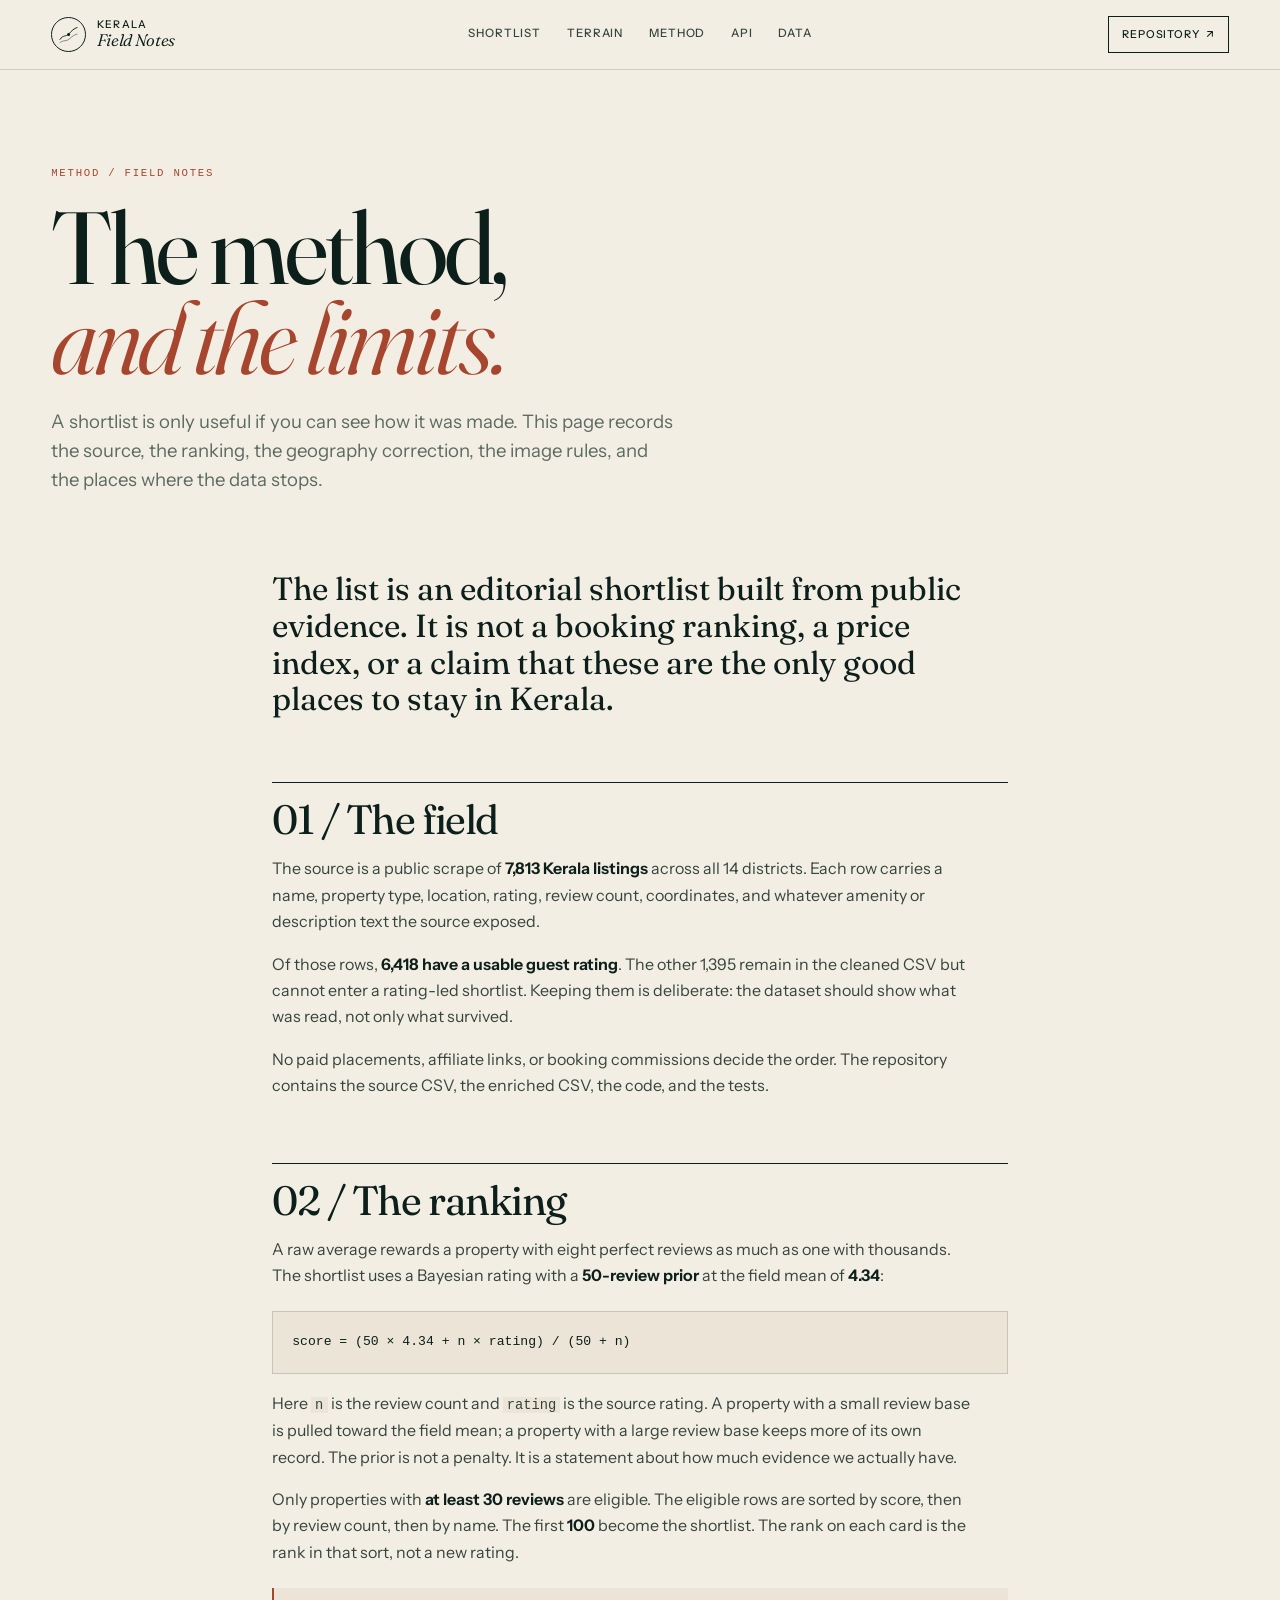
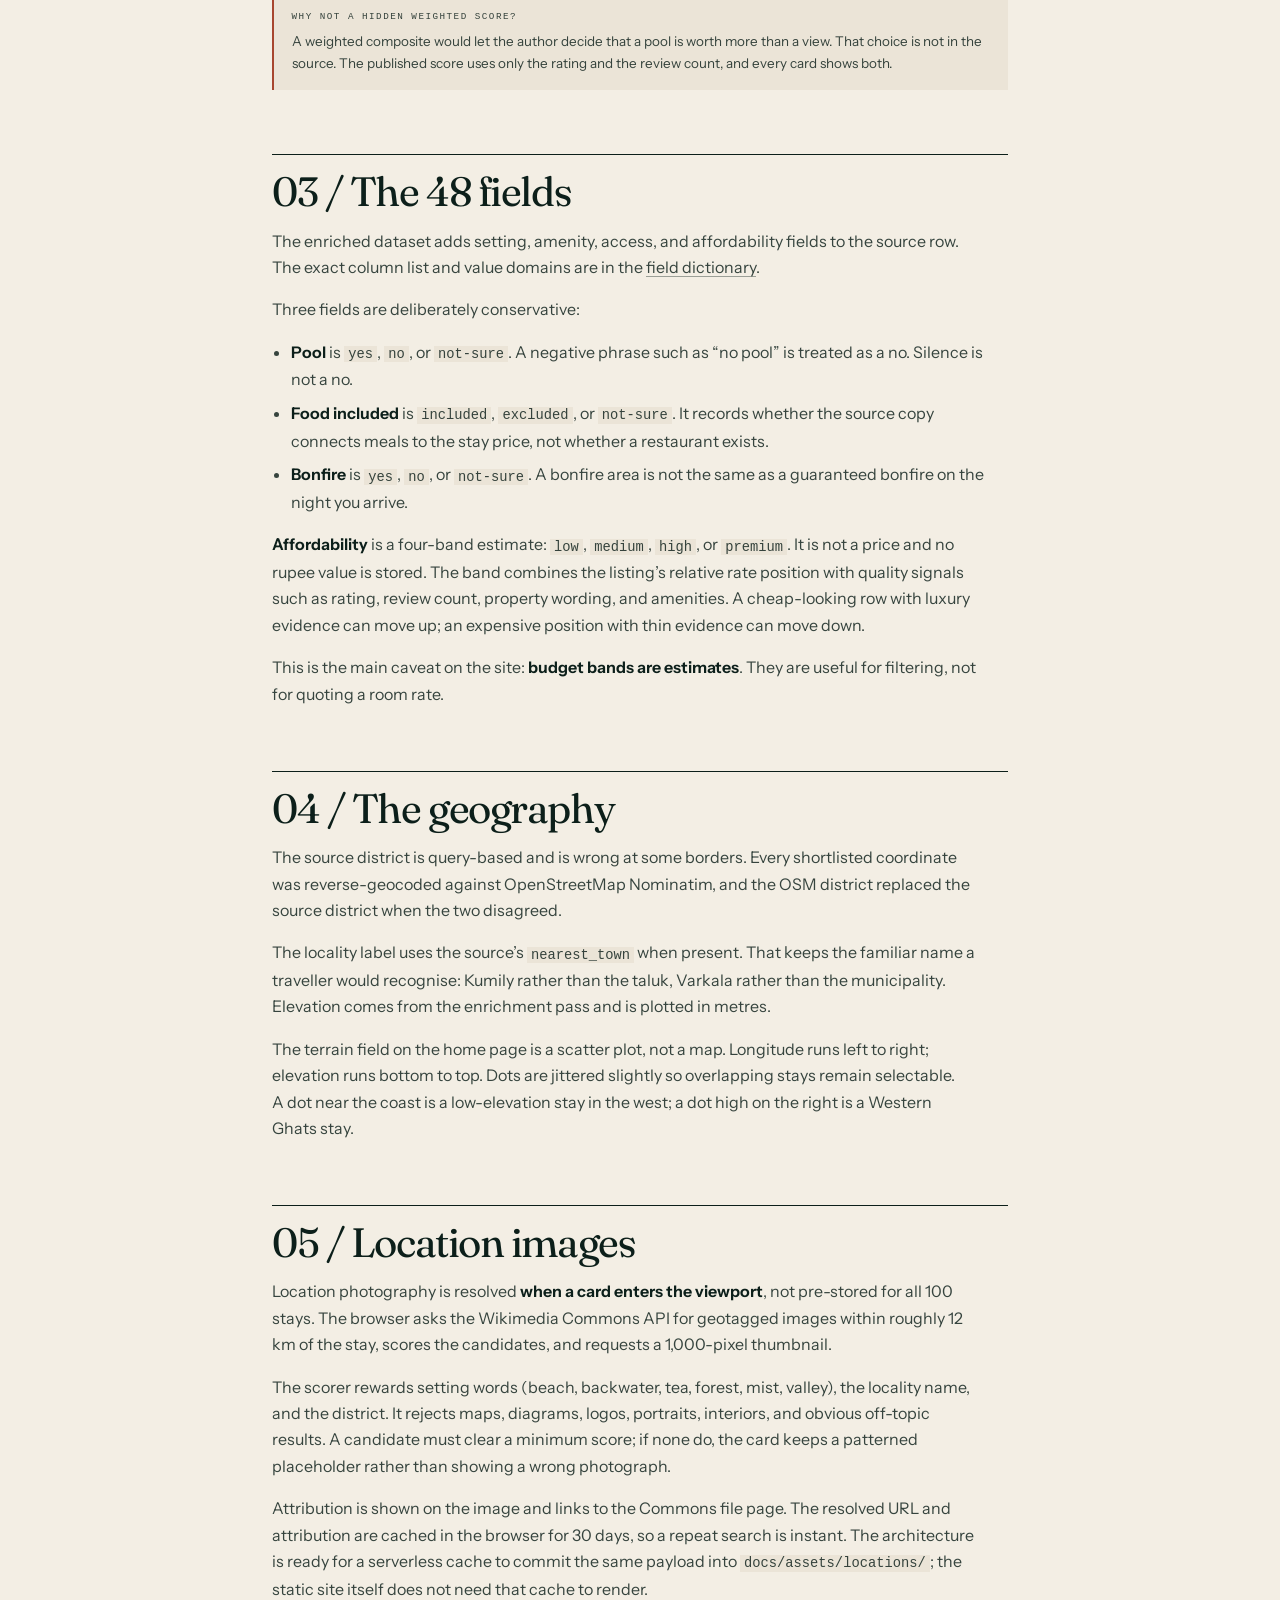
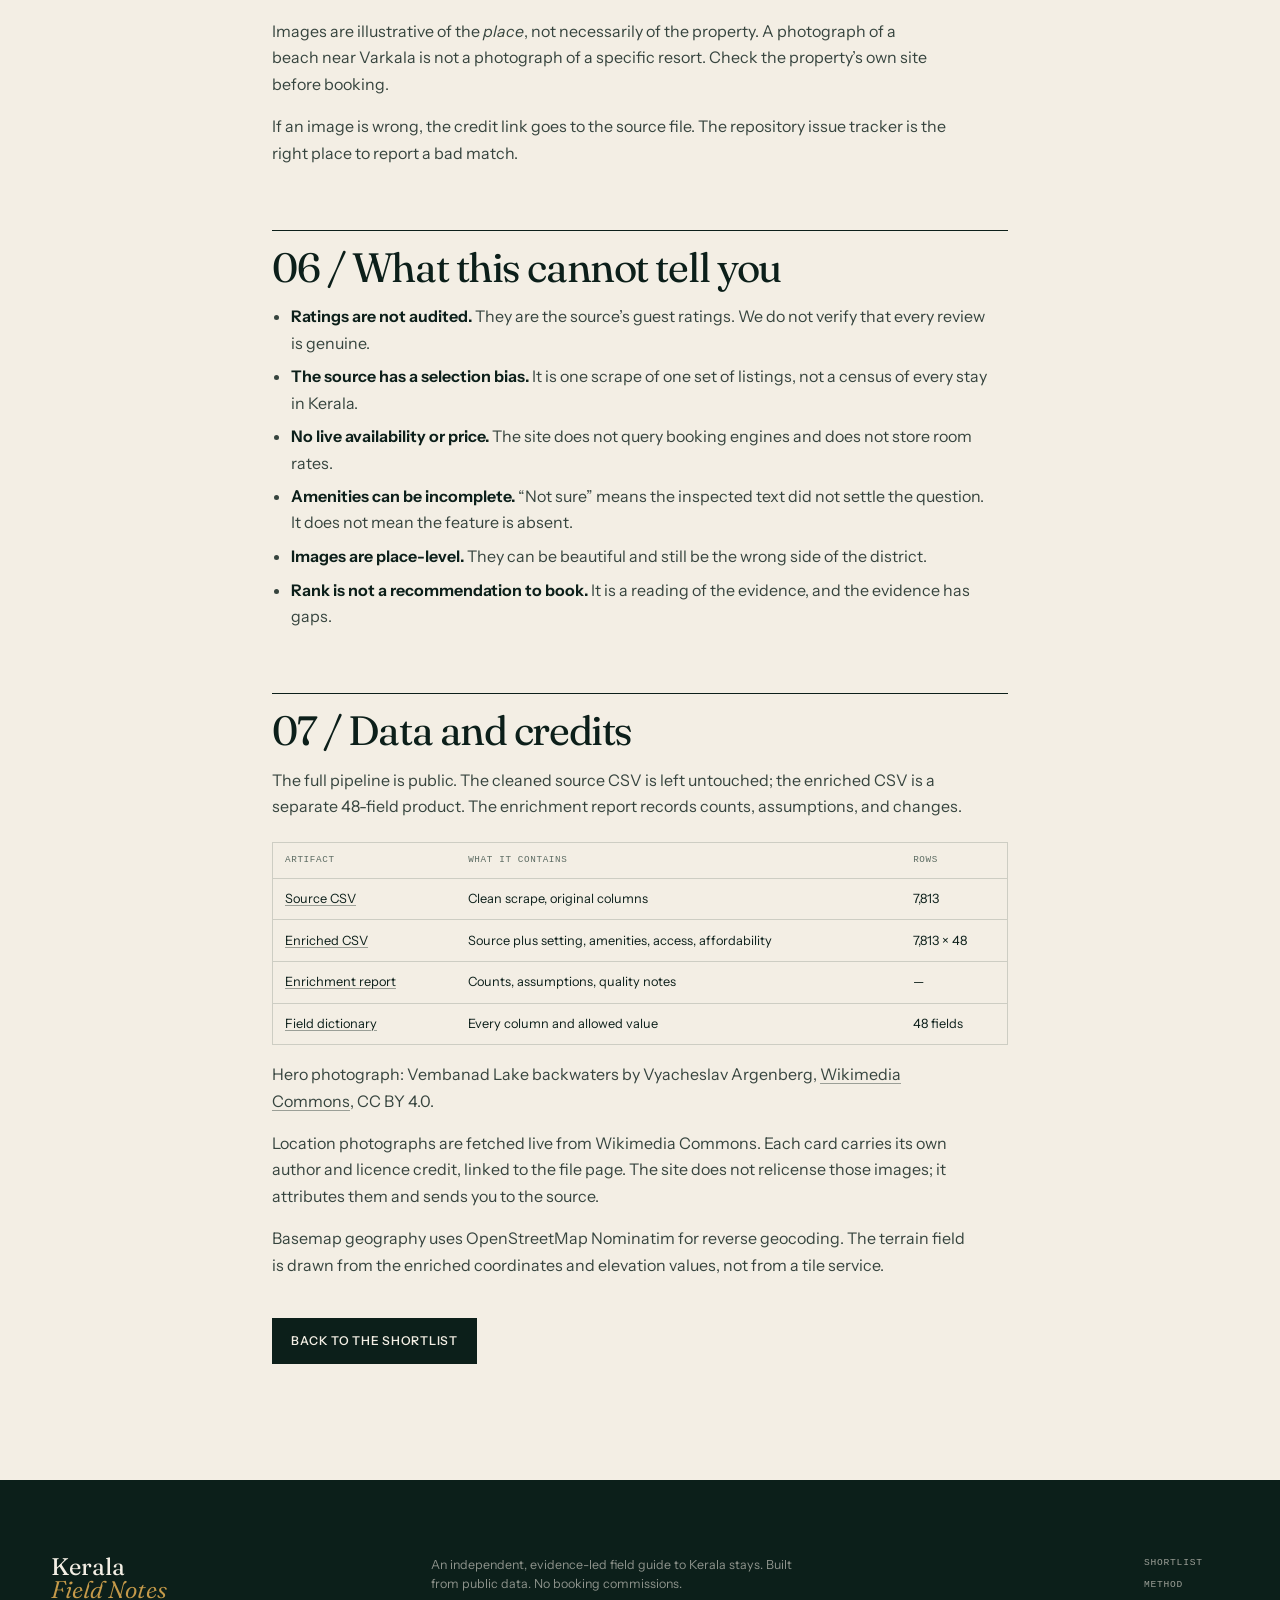
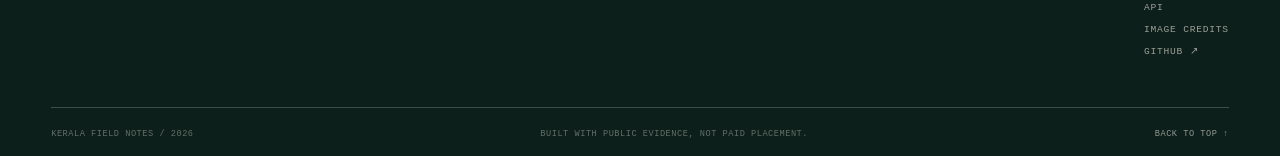
==== commit dea88a17: "docs(api): public read-only API page with worked examples Document the PostgREST endpoints over the " ====
--- a/docs/method.html
+++ b/docs/method.html
@@ -26,6 +26,7 @@
       <a href="index.html#shortlist">Shortlist</a>
       <a href="index.html#terrain">Terrain</a>
       <a href="method.html" aria-current="page">Method</a>
+      <a href="api.html">API</a>
       <a href="index.html#data">Data</a>
     </nav>
     <a class="header-cta" href="https://github.com/nabeelmusthafawork/kerala-resorts-scraper" target="_blank" rel="noopener">Repository <span aria-hidden="true">↗</span></a>
@@ -125,6 +126,7 @@
       <nav class="footer-nav" aria-label="Footer">
         <a href="index.html#shortlist">Shortlist</a>
         <a href="method.html">Method</a>
+        <a href="api.html">API</a>
         <a href="method.html#credits">Image credits</a>
         <a href="https://github.com/nabeelmusthafawork/kerala-resorts-scraper" target="_blank" rel="noopener">GitHub ↗</a>
       </nav>
--- a/docs/styles.css
+++ b/docs/styles.css
@@ -1194,6 +1194,41 @@
   padding: 1rem 0;
 }
 
+.scope-switch {
+  display: inline-flex;
+  border: 1px solid var(--line, #d8d2c6);
+  border-radius: 999px;
+  overflow: hidden;
+  background: rgba(255, 255, 255, 0.5);
+}
+
+.scope-switch button {
+  appearance: none;
+  border: 0;
+  background: transparent;
+  color: var(--muted);
+  cursor: pointer;
+  font-family: ui-monospace, "SFMono-Regular", Menlo, Consolas, monospace;
+  font-size: 0.62rem;
+  letter-spacing: 0.08em;
+  text-transform: uppercase;
+  padding: 0.45rem 0.9rem;
+}
+
+.scope-switch button + button {
+  border-left: 1px solid var(--line, #d8d2c6);
+}
+
+.scope-switch button[aria-pressed="true"] {
+  background: var(--ink, #1d1a16);
+  color: var(--paper, #f7f4ee);
+}
+
+.scope-switch button:focus-visible {
+  outline: 2px solid var(--accent, #a8622c);
+  outline-offset: 2px;
+}
+
 .result-count {
   color: var(--muted);
   font-family: ui-monospace, "SFMono-Regular", Menlo, Consolas, monospace;
@@ -1883,6 +1918,22 @@
   font-size: 0.86em;
 }
 
+.prose pre {
+  margin-top: 1.2rem;
+  padding: 1rem 1.1rem;
+  border: 1px solid var(--line);
+  background: var(--paper-2);
+  overflow-x: auto;
+}
+
+.prose pre code {
+  padding: 0;
+  background: none;
+  font-family: ui-monospace, "SFMono-Regular", Menlo, Consolas, monospace;
+  font-size: 0.72rem;
+  line-height: 1.65;
+}
+
 .formula {
   margin-top: 1.4rem;
   padding: 1.2rem;
